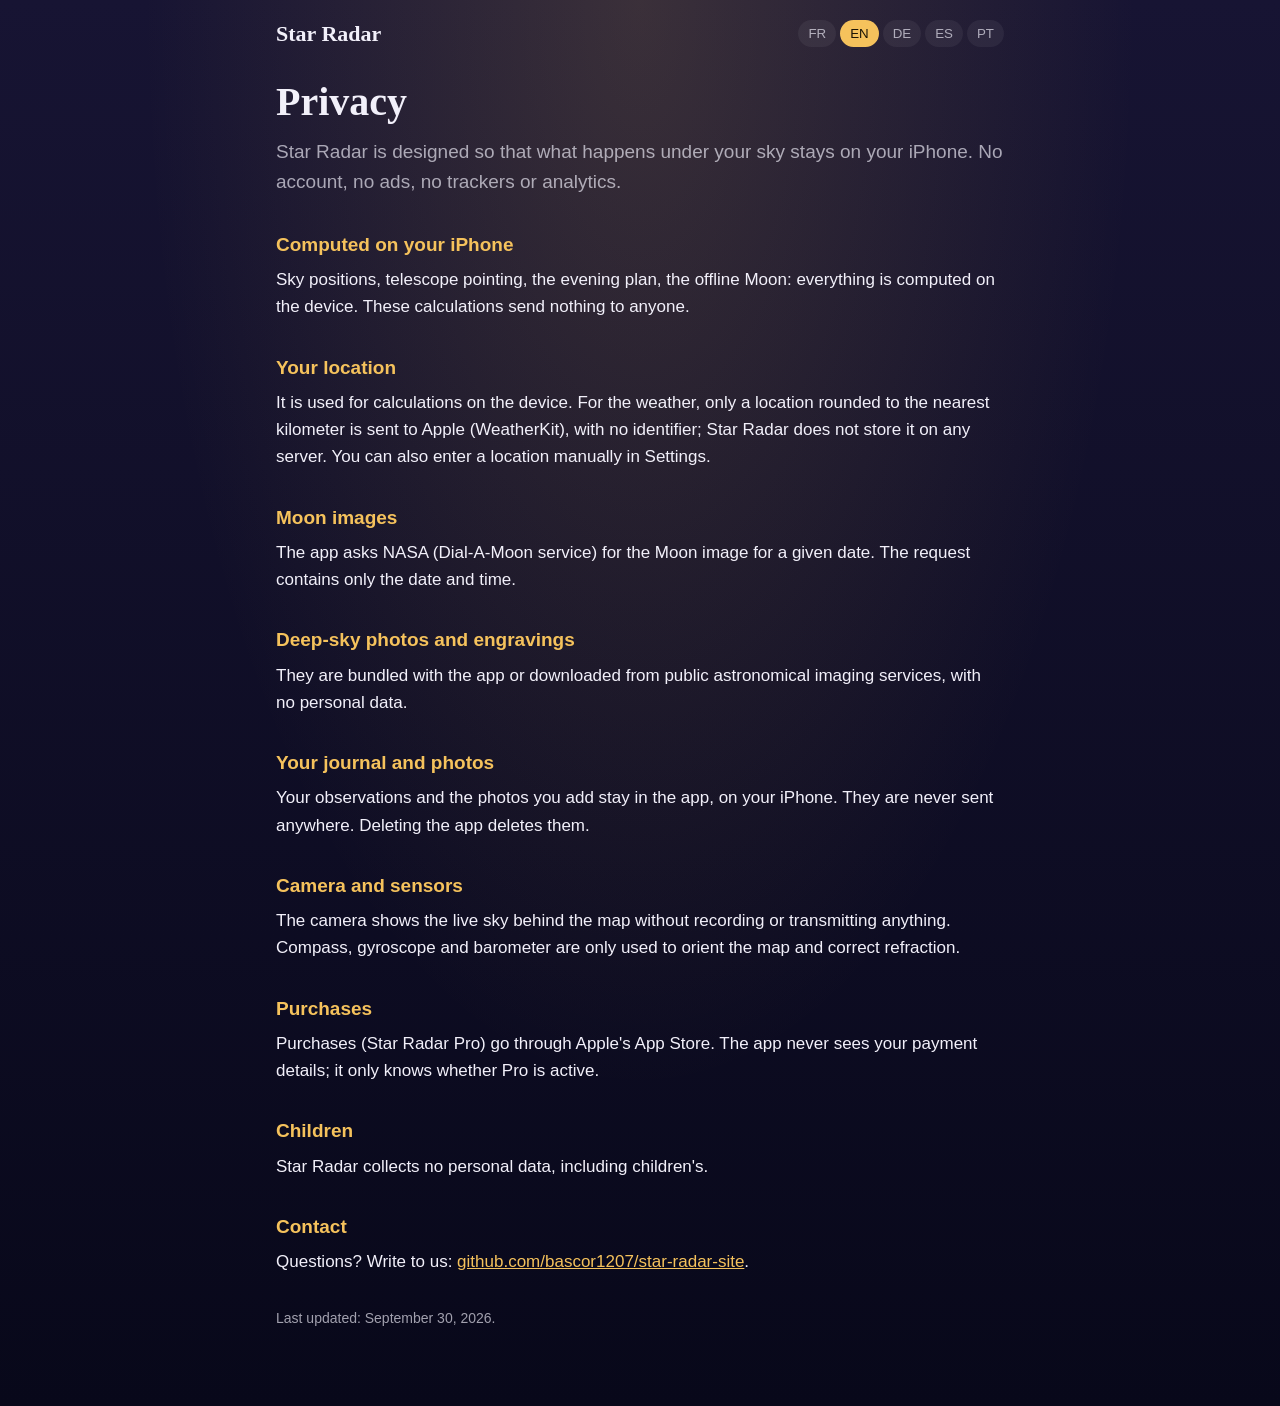
==== privacy.html @ 9a2e6c31 "Star Radar : assistance et confidentialité" ====
<!doctype html>
<html lang="fr">
<head>
<meta charset="utf-8">
<meta name="viewport" content="width=device-width, initial-scale=1">
<title>Star Radar · Confidentialité</title>
<meta name="description" content="Politique de confidentialité de l'app Star Radar : presque tout reste sur ton iPhone.">
<link rel="stylesheet" href="style.css">
</head>
<body>
<header>
  <a class="brand" href="./">Star Radar</a>
  <nav class="langs" aria-label="Langue">
    <button data-lang="fr">FR</button><button data-lang="en">EN</button><button data-lang="de">DE</button><button data-lang="es">ES</button><button data-lang="pt">PT</button>
  </nav>
</header>
<main>

<article lang="fr">
<h1>Confidentialité</h1>
<p class="lead">Star Radar est conçue pour que ce qui se passe sous ton ciel reste sur ton iPhone. Pas de compte, pas de publicité, aucun traceur ni outil de mesure d'audience.</p>
<h2>Ce qui est calculé sur ton iPhone</h2>
<p>Positions des astres, pointage du télescope, planning de la soirée, Lune hors ligne : tout est calculé sur l'appareil. Ces calculs n'envoient rien à personne.</p>
<h2>Ta position</h2>
<p>Elle sert aux calculs sur l'appareil. Pour la météo, seule une position arrondie au kilomètre est envoyée à Apple (WeatherKit), sans identifiant ; Star Radar ne la conserve sur aucun serveur. Tu peux aussi saisir une position à la main dans les réglages.</p>
<h2>Images de la Lune</h2>
<p>L'app demande à la NASA (service Dial-A-Moon) l'image de la Lune pour une date donnée. La requête ne contient que la date et l'heure.</p>
<h2>Photos du ciel profond et gravures</h2>
<p>Elles sont incluses dans l'app ou téléchargées depuis des services publics d'imagerie astronomique, sans aucune donnée personnelle.</p>
<h2>Ton journal et tes photos</h2>
<p>Tes observations et les photos que tu y ajoutes restent dans l'app, sur ton iPhone. Elles ne sont envoyées nulle part. Supprimer l'app les supprime.</p>
<h2>Caméra et capteurs</h2>
<p>La caméra affiche le vrai ciel derrière la carte, en direct, sans rien enregistrer ni transmettre. Boussole, gyroscope et baromètre servent uniquement à orienter la carte et à corriger la réfraction.</p>
<h2>Achats</h2>
<p>Les achats (Star Radar Pro) passent par l'App Store d'Apple. L'app ne voit jamais tes coordonnées de paiement ; elle sait seulement si Pro est actif.</p>
<h2>Enfants</h2>
<p>Star Radar ne collecte aucune donnée personnelle, y compris celles des enfants.</p>
<h2>Contact</h2>
<p>Une question ? Écris-nous : <a class="mail" href="#">contact</a>.</p>
<p class="small">Dernière mise à jour : 30 septembre 2026.</p>
</article>

<article lang="en">
<h1>Privacy</h1>
<p class="lead">Star Radar is designed so that what happens under your sky stays on your iPhone. No account, no ads, no trackers or analytics.</p>
<h2>Computed on your iPhone</h2>
<p>Sky positions, telescope pointing, the evening plan, the offline Moon: everything is computed on the device. These calculations send nothing to anyone.</p>
<h2>Your location</h2>
<p>It is used for calculations on the device. For the weather, only a location rounded to the nearest kilometer is sent to Apple (WeatherKit), with no identifier; Star Radar does not store it on any server. You can also enter a location manually in Settings.</p>
<h2>Moon images</h2>
<p>The app asks NASA (Dial-A-Moon service) for the Moon image for a given date. The request contains only the date and time.</p>
<h2>Deep-sky photos and engravings</h2>
<p>They are bundled with the app or downloaded from public astronomical imaging services, with no personal data.</p>
<h2>Your journal and photos</h2>
<p>Your observations and the photos you add stay in the app, on your iPhone. They are never sent anywhere. Deleting the app deletes them.</p>
<h2>Camera and sensors</h2>
<p>The camera shows the live sky behind the map without recording or transmitting anything. Compass, gyroscope and barometer are only used to orient the map and correct refraction.</p>
<h2>Purchases</h2>
<p>Purchases (Star Radar Pro) go through Apple's App Store. The app never sees your payment details; it only knows whether Pro is active.</p>
<h2>Children</h2>
<p>Star Radar collects no personal data, including children's.</p>
<h2>Contact</h2>
<p>Questions? Write to us: <a class="mail" href="#">contact</a>.</p>
<p class="small">Last updated: September 30, 2026.</p>
</article>

<article lang="de">
<h1>Datenschutz</h1>
<p class="lead">Star Radar ist so gebaut, dass das, was unter deinem Himmel passiert, auf deinem iPhone bleibt. Kein Konto, keine Werbung, keine Tracker oder Analysetools.</p>
<h2>Auf deinem iPhone berechnet</h2>
<p>Himmelspositionen, Teleskopausrichtung, Abendplanung, Offline-Mond: Alles wird auf dem Gerät berechnet. Dabei wird nichts an irgendjemanden gesendet.</p>
<h2>Dein Standort</h2>
<p>Er wird für Berechnungen auf dem Gerät verwendet. Für das Wetter wird nur ein auf einen Kilometer gerundeter Standort ohne Kennung an Apple (WeatherKit) gesendet; Star Radar speichert ihn auf keinem Server. Du kannst deinen Standort auch in den Einstellungen von Hand eingeben.</p>
<h2>Mondbilder</h2>
<p>Die App fragt bei der NASA (Dienst Dial-A-Moon) das Mondbild für ein Datum an. Die Anfrage enthält nur Datum und Uhrzeit.</p>
<h2>Deep-Sky-Fotos und Stiche</h2>
<p>Sie sind in der App enthalten oder werden von öffentlichen astronomischen Bilddiensten geladen, ohne personenbezogene Daten.</p>
<h2>Dein Tagebuch und deine Fotos</h2>
<p>Deine Beobachtungen und die Fotos, die du hinzufügst, bleiben in der App auf deinem iPhone. Sie werden nirgendwohin gesendet. Wenn du die App löschst, werden sie gelöscht.</p>
<h2>Kamera und Sensoren</h2>
<p>Die Kamera zeigt den echten Himmel live hinter der Karte, ohne etwas aufzuzeichnen oder zu übertragen. Kompass, Gyroskop und Barometer dienen nur dazu, die Karte auszurichten und die Refraktion zu korrigieren.</p>
<h2>Käufe</h2>
<p>Käufe (Star Radar Pro) laufen über den App Store von Apple. Die App sieht nie deine Zahlungsdaten; sie weiß nur, ob Pro aktiv ist.</p>
<h2>Kinder</h2>
<p>Star Radar erhebt keine personenbezogenen Daten, auch nicht von Kindern.</p>
<h2>Kontakt</h2>
<p>Fragen? Schreib uns: <a class="mail" href="#">Kontakt</a>.</p>
<p class="small">Letzte Aktualisierung: 30. September 2026.</p>
</article>

<article lang="es">
<h1>Privacidad</h1>
<p class="lead">Star Radar está pensada para que lo que pasa bajo tu cielo se quede en tu iPhone. Sin cuenta, sin publicidad, sin rastreadores ni herramientas de analítica.</p>
<h2>Calculado en tu iPhone</h2>
<p>Posiciones de los astros, apuntado del telescopio, plan de la noche, Luna sin conexión: todo se calcula en el dispositivo. Estos cálculos no envían nada a nadie.</p>
<h2>Tu ubicación</h2>
<p>Se usa para los cálculos en el dispositivo. Para el tiempo, solo se envía a Apple (WeatherKit) una ubicación redondeada al kilómetro, sin identificador; Star Radar no la guarda en ningún servidor. También puedes introducir una ubicación a mano en los ajustes.</p>
<h2>Imágenes de la Luna</h2>
<p>La app pide a la NASA (servicio Dial-A-Moon) la imagen de la Luna para una fecha. La solicitud solo contiene la fecha y la hora.</p>
<h2>Fotos de cielo profundo y grabados</h2>
<p>Se incluyen en la app o se descargan de servicios públicos de imágenes astronómicas, sin ningún dato personal.</p>
<h2>Tu diario y tus fotos</h2>
<p>Tus observaciones y las fotos que añades se quedan en la app, en tu iPhone. No se envían a ninguna parte. Si borras la app, se borran.</p>
<h2>Cámara y sensores</h2>
<p>La cámara muestra el cielo real en directo detrás del mapa, sin grabar ni transmitir nada. Brújula, giroscopio y barómetro solo sirven para orientar el mapa y corregir la refracción.</p>
<h2>Compras</h2>
<p>Las compras (Star Radar Pro) pasan por el App Store de Apple. La app nunca ve tus datos de pago; solo sabe si Pro está activo.</p>
<h2>Menores</h2>
<p>Star Radar no recoge ningún dato personal, tampoco de menores.</p>
<h2>Contacto</h2>
<p>¿Alguna pregunta? Escríbenos: <a class="mail" href="#">contacto</a>.</p>
<p class="small">Última actualización: 30 de septiembre de 2026.</p>
</article>

<article lang="pt">
<h1>Privacidade</h1>
<p class="lead">O Star Radar foi feito para que o que acontece sob o seu céu fique no seu iPhone. Sem conta, sem anúncios, sem rastreadores nem ferramentas de análise.</p>
<h2>Calculado no seu iPhone</h2>
<p>Posições dos astros, apontamento do telescópio, plano da noite, Lua offline: tudo é calculado no aparelho. Esses cálculos não enviam nada para ninguém.</p>
<h2>Sua localização</h2>
<p>Ela é usada nos cálculos no aparelho. Para o tempo, só uma localização arredondada ao quilômetro é enviada à Apple (WeatherKit), sem identificador; o Star Radar não a guarda em nenhum servidor. Você também pode digitar uma localização manualmente nos ajustes.</p>
<h2>Imagens da Lua</h2>
<p>O app pede à NASA (serviço Dial-A-Moon) a imagem da Lua para uma data. A solicitação contém só a data e a hora.</p>
<h2>Fotos de céu profundo e gravuras</h2>
<p>Elas vêm incluídas no app ou são baixadas de serviços públicos de imagens astronômicas, sem nenhum dado pessoal.</p>
<h2>Seu diário e suas fotos</h2>
<p>Suas observações e as fotos que você adiciona ficam no app, no seu iPhone. Não são enviadas para lugar nenhum. Apagar o app apaga tudo.</p>
<h2>Câmera e sensores</h2>
<p>A câmera mostra o céu real ao vivo atrás do mapa, sem gravar nem transmitir nada. Bússola, giroscópio e barômetro servem só para orientar o mapa e corrigir a refração.</p>
<h2>Compras</h2>
<p>As compras (Star Radar Pro) passam pela App Store da Apple. O app nunca vê seus dados de pagamento; só sabe se o Pro está ativo.</p>
<h2>Crianças</h2>
<p>O Star Radar não coleta nenhum dado pessoal, inclusive de crianças.</p>
<h2>Contato</h2>
<p>Alguma dúvida? Escreva para nós: <a class="mail" href="#">contato</a>.</p>
<p class="small">Última atualização: 30 de setembro de 2026.</p>
</article>

</main>
<script src="site.js"></script>
</body>
</html>
---- style.css ----
:root {
  --bg-top: #171433;
  --bg-bottom: #08081a;
  --ink: #f2f0fa;
  --muted: rgba(242, 240, 250, 0.66);
  --gold: #f5c25c;
  --surface: rgba(255, 255, 255, 0.055);
}
* { box-sizing: border-box; }
html { background: var(--bg-bottom); }
body {
  margin: 0;
  min-height: 100vh;
  background: radial-gradient(ellipse at top, rgba(245, 194, 92, 0.16), transparent 55%),
              linear-gradient(var(--bg-top), var(--bg-bottom));
  color: var(--ink);
  font: 17px/1.6 -apple-system, BlinkMacSystemFont, "Segoe UI", Roboto, sans-serif;
}
header {
  display: flex; align-items: center; justify-content: space-between; gap: 12px;
  max-width: 760px; margin: 0 auto; padding: 20px 16px;
}
.brand { color: var(--ink); text-decoration: none; font: 600 22px/1 "New York", Georgia, serif; }
.langs { display: flex; gap: 4px; }
.langs button {
  background: var(--surface); color: var(--muted); border: 0; border-radius: 999px;
  padding: 6px 10px; font: 600 13px/1 inherit; cursor: pointer;
}
.langs button.active { background: var(--gold); color: #1a1405; }
main { max-width: 760px; margin: 0 auto; padding: 0 16px 64px; }
article { display: none; }
article.active { display: block; }
h1 { font: 600 40px/1.15 "New York", Georgia, serif; margin: 12px 0 12px; }
h2 { font-size: 19px; margin: 32px 0 6px; color: var(--gold); }
.lead { font-size: 19px; color: var(--muted); }
p { margin: 0 0 12px; }
a { color: var(--gold); }
details { background: var(--surface); border-radius: 14px; padding: 12px 16px; margin: 8px 0; }
summary { cursor: pointer; font-weight: 600; }
details p { color: var(--muted); margin: 10px 0 0; }
.small { font-size: 14px; color: var(--muted); margin-top: 32px; }
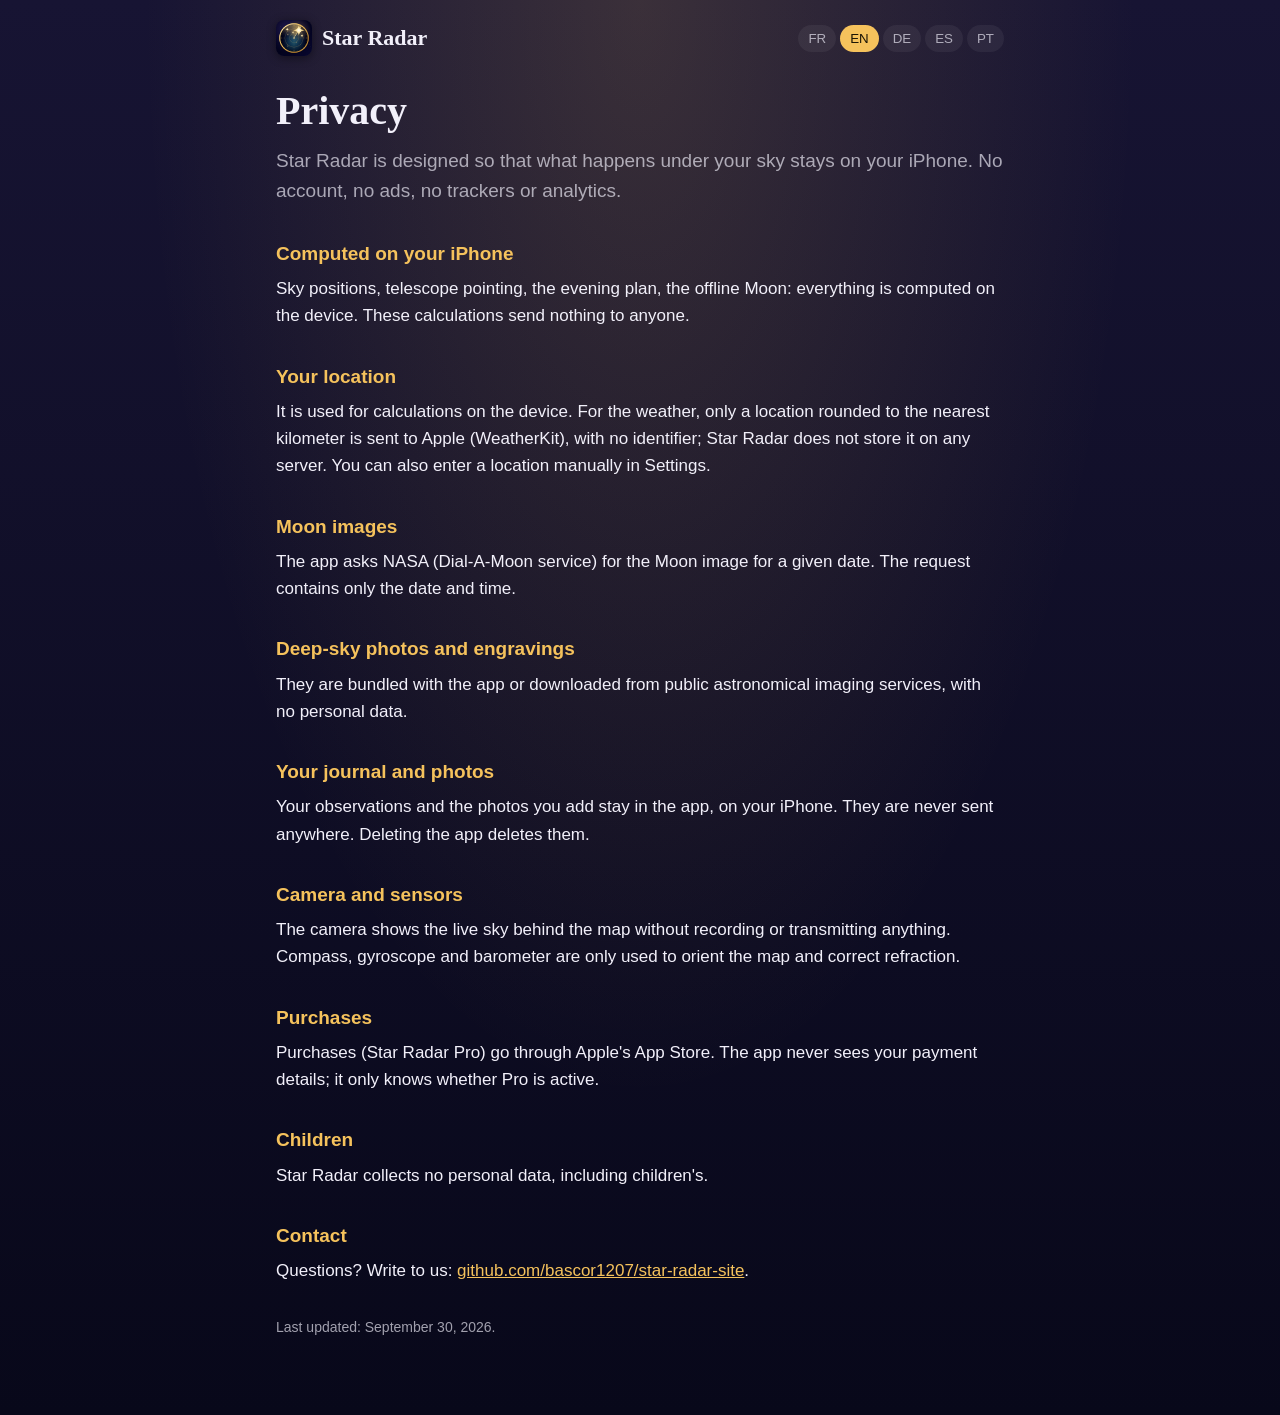
==== commit 044416ac: "Icône de l'app : onglet, en-tête, aperçu de partage" ====
--- a/privacy.html
+++ b/privacy.html
@@ -5,11 +5,18 @@
 <meta name="viewport" content="width=device-width, initial-scale=1">
 <title>Star Radar · Confidentialité</title>
 <meta name="description" content="Politique de confidentialité de l'app Star Radar : presque tout reste sur ton iPhone.">
+<link rel="icon" type="image/png" href="favicon.png">
+<link rel="apple-touch-icon" href="apple-touch-icon.png">
+<meta property="og:title" content="Star Radar">
+<meta property="og:description" content="La carte du ciel qui te dit quoi regarder ce soir, et guide ton télescope.">
+<meta property="og:image" content="https://bascor1207.github.io/star-radar-site/icon-512.png">
+<meta property="og:type" content="website">
+<meta name="twitter:card" content="summary">
 <link rel="stylesheet" href="style.css">
 </head>
 <body>
 <header>
-  <a class="brand" href="./">Star Radar</a>
+  <a class="brand" href="./"><img src="icon-512.png" alt="" width="36" height="36">Star Radar</a>
   <nav class="langs" aria-label="Langue">
     <button data-lang="fr">FR</button><button data-lang="en">EN</button><button data-lang="de">DE</button><button data-lang="es">ES</button><button data-lang="pt">PT</button>
   </nav>
--- a/style.css
+++ b/style.css
@@ -17,11 +17,11 @@
   font: 17px/1.6 -apple-system, BlinkMacSystemFont, "Segoe UI", Roboto, sans-serif;
 }
 header {
-  display: flex; align-items: center; justify-content: space-between; gap: 12px;
+  display: flex; flex-wrap: wrap; align-items: center; justify-content: space-between; gap: 12px;
   max-width: 760px; margin: 0 auto; padding: 20px 16px;
 }
-.brand { color: var(--ink); text-decoration: none; font: 600 22px/1 "New York", Georgia, serif; }
-.langs { display: flex; gap: 4px; }
+.brand { display: inline-flex; align-items: center; gap: 10px; white-space: nowrap; color: var(--ink); text-decoration: none; font: 600 22px/1 "New York", Georgia, serif; }
+.langs { display: flex; flex-wrap: wrap; gap: 4px; }
 .langs button {
   background: var(--surface); color: var(--muted); border: 0; border-radius: 999px;
   padding: 6px 10px; font: 600 13px/1 inherit; cursor: pointer;
@@ -30,7 +30,7 @@
 main { max-width: 760px; margin: 0 auto; padding: 0 16px 64px; }
 article { display: none; }
 article.active { display: block; }
-h1 { font: 600 40px/1.15 "New York", Georgia, serif; margin: 12px 0 12px; }
+h1 { overflow-wrap: anywhere; font: 600 clamp(30px, 9vw, 40px)/1.15 "New York", Georgia, serif; margin: 12px 0 12px; }
 h2 { font-size: 19px; margin: 32px 0 6px; color: var(--gold); }
 .lead { font-size: 19px; color: var(--muted); }
 p { margin: 0 0 12px; }
@@ -39,3 +39,4 @@
 summary { cursor: pointer; font-weight: 600; }
 details p { color: var(--muted); margin: 10px 0 0; }
 .small { font-size: 14px; color: var(--muted); margin-top: 32px; }
+.brand img { border-radius: 22.37%; box-shadow: 0 2px 10px rgba(0, 0, 0, 0.45); }
